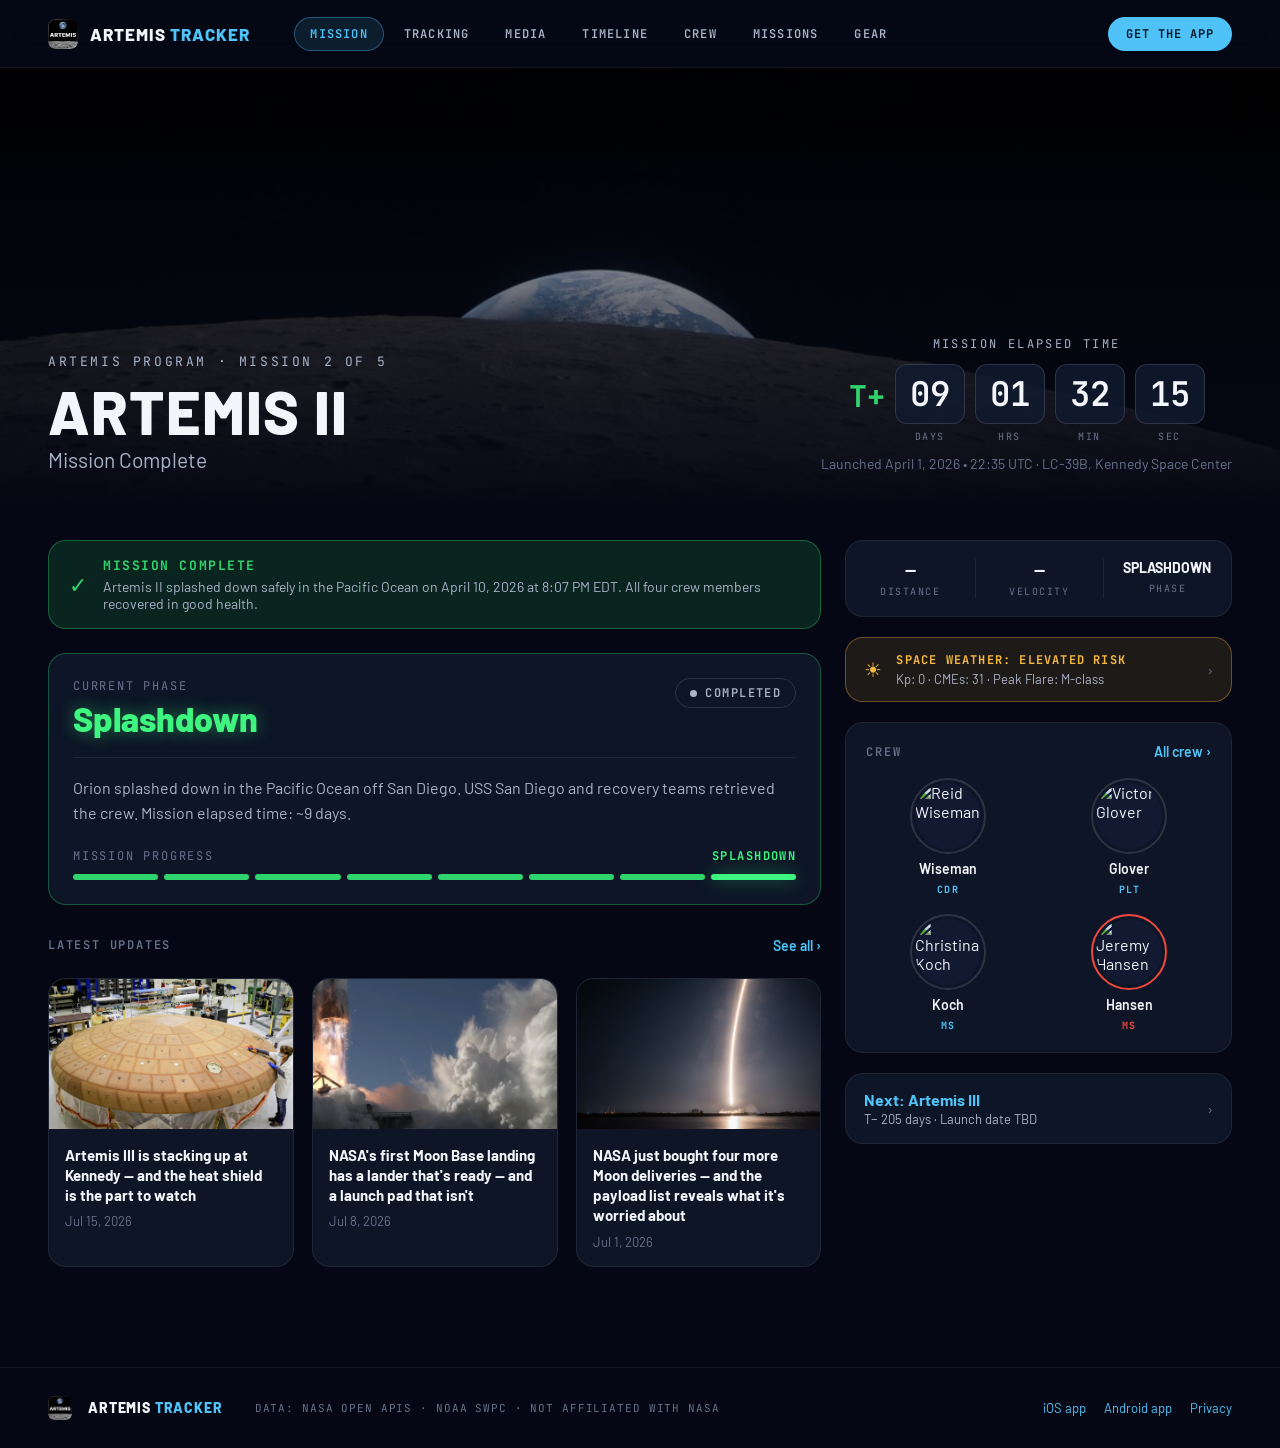
==== index.html @ da1092b4 "Add artemistracker.app website from the Artemis Tracker Web design Implements the 'Artemis Tracker W" ====
<!DOCTYPE html>
<html lang="en">
<head>
<meta charset="utf-8">
<meta name="viewport" content="width=device-width, initial-scale=1">
<title>Artemis Tracker — follow the Artemis program</title>
<meta name="description" content="artemistracker.app — follow the Artemis program. Mission status, tracking, crew, timeline, media and updates for Artemis II and beyond.">
<meta property="og:title" content="Artemis Tracker">
<meta property="og:description" content="Follow the Artemis program — mission status, tracking, crew and updates.">
<meta property="og:image" content="https://grandmasterjc.github.io/artemis2-config/updates/images/a2_earthrise.jpg">
<link rel="icon" type="image/webp" href="web/assets/app-icon.webp">
<link rel="apple-touch-icon" href="web/assets/app-icon.webp">
<link rel="stylesheet" href="web/site.css">
</head>
<body>

<header class="site-header">
  <div class="brand">
    <img src="web/assets/app-icon.webp" alt="Artemis Tracker">
    <span class="brand-name">ARTEMIS<span class="accent"> TRACKER</span></span>
  </div>
  <nav class="site-nav">
    <a data-tab="mission" href="#" class="active">Mission</a>
    <a data-tab="tracking" href="#tracking">Tracking</a>
    <a data-tab="media" href="#media">Media</a>
    <a data-tab="timeline" href="#timeline">Timeline</a>
    <a data-tab="crew" href="#crew">Crew</a>
    <a data-tab="missions" href="#missions">Missions</a>
    <a data-tab="gear" href="#gear">Gear</a>
  </nav>
  <div class="header-right">
    <a class="btn-cta" data-store="ios" href="https://apps.apple.com/app/id6761183798">Get the app</a>
  </div>
</header>

<!-- ══ Mission ══════════════════════════════════════════════════ -->
<main data-screen="mission" class="visible">
  <section class="hero">
    <img class="hero-img" src="updates/images/a2_earthrise.jpg" alt="Earth seen from Orion during Artemis II">
    <div class="hero-protect"></div>
    <div class="hero-content">
      <div>
        <div class="kicker">ARTEMIS PROGRAM · MISSION 2 OF 5</div>
        <h1>ARTEMIS II</h1>
        <div class="hero-sub">Mission Complete</div>
      </div>
      <div class="met">
        <div class="met-label">MISSION ELAPSED TIME</div>
        <div class="met-row">
          <div class="met-sign">T+</div>
          <div class="met-digits">
            <div><div class="digit-box" data-t2="days">09</div><div class="digit-label">DAYS</div></div>
            <div><div class="digit-box" data-t2="hrs">01</div><div class="digit-label">HRS</div></div>
            <div><div class="digit-box" data-t2="min">32</div><div class="digit-label">MIN</div></div>
            <div><div class="digit-box" data-t2="sec">15</div><div class="digit-label">SEC</div></div>
          </div>
        </div>
        <div class="met-caption" id="met-caption">Launched April 1, 2026 • 22:35 UTC · LC-39B, Kennedy Space Center</div>
      </div>
    </div>
  </section>

  <div class="container mission-grid">
    <div class="col">
      <div class="banner-complete">
        <span class="check">✓</span>
        <div>
          <div class="banner-title">MISSION COMPLETE</div>
          <div class="banner-body">Artemis II splashed down safely in the Pacific Ocean on April 10, 2026 at 8:07 PM EDT. All four crew members recovered in good health.</div>
        </div>
      </div>

      <div class="card phase-card">
        <div class="phase-head">
          <div>
            <div class="phase-label">CURRENT PHASE</div>
            <div class="phase-name">Splashdown</div>
          </div>
          <span class="pill"><span class="dot"></span>COMPLETED</span>
        </div>
        <div class="phase-desc">Orion splashed down in the Pacific Ocean off San Diego. USS San Diego and recovery teams retrieved the crew. Mission elapsed time: ~9 days.</div>
        <div class="progress-head">
          <span class="lbl">MISSION PROGRESS</span>
          <span class="val">Splashdown</span>
        </div>
        <div class="segbar">
          <span class="done"></span><span class="done"></span><span class="done"></span><span class="done"></span>
          <span class="done"></span><span class="done"></span><span class="done"></span><span class="current"></span>
        </div>
      </div>

      <div class="section-row">
        <span class="section-label">LATEST UPDATES</span>
        <a class="more" data-tab="media" href="#media">See all ›</a>
      </div>
      <div class="news-grid" id="news-home"></div>
    </div>

    <div class="col-side">
      <div class="card stat-tri">
        <div><div class="stat-val">—</div><div class="stat-lbl">DISTANCE</div></div>
        <div><div class="stat-val">—</div><div class="stat-lbl">VELOCITY</div></div>
        <div><div class="stat-val" style="font-size:14px;text-transform:uppercase;">Splashdown</div><div class="stat-lbl">PHASE</div></div>
      </div>

      <a class="weather-strip" data-tab="tracking" href="#tracking" style="background: var(--amber-dim); border-color: var(--amber-border);">
        <span class="icon" data-sw="accent" style="color: var(--amber);">☀</span>
        <div>
          <div class="weather-title" data-sw="title accent" style="color: var(--amber);"><span data-sw="title">SPACE WEATHER: ELEVATED RISK</span></div>
          <div class="weather-detail" data-sw="detail">Kp: 0 · CMEs: 31 · Peak Flare: M-class</div>
        </div>
        <span class="chev">›</span>
      </a>

      <div class="card crew-mini">
        <div class="crew-mini-head">
          <span class="section-label">CREW</span>
          <a class="more" data-tab="crew" href="#crew" style="margin-left:auto;font-weight:600;font-size:14px;">All crew ›</a>
        </div>
        <div class="crew-mini-grid">
          <div class="crew-chip">
            <div class="avatar-ring"><img loading="lazy" src="https://images-assets.nasa.gov/image/jsc2025e004074/jsc2025e004074~medium.jpg" alt="Reid Wiseman"></div>
            <div class="nm">Wiseman</div><div class="role">CDR</div>
          </div>
          <div class="crew-chip">
            <div class="avatar-ring"><img loading="lazy" src="https://images-assets.nasa.gov/image/NHQ202009150002/NHQ202009150002~medium.jpg" alt="Victor Glover"></div>
            <div class="nm">Glover</div><div class="role">PLT</div>
          </div>
          <div class="crew-chip">
            <div class="avatar-ring"><img loading="lazy" src="https://images-assets.nasa.gov/image/NHQ202009160004/NHQ202009160004~medium.jpg" alt="Christina Koch"></div>
            <div class="nm">Koch</div><div class="role">MS</div>
          </div>
          <div class="crew-chip">
            <div class="avatar-ring intl"><img loading="lazy" src="https://images-assets.nasa.gov/image/jsc2025e004073/jsc2025e004073~medium.jpg" alt="Jeremy Hansen"></div>
            <div class="nm">Hansen</div><div class="role intl">MS</div>
          </div>
        </div>
      </div>

      <a class="card clickable next-card" data-tab="missions" href="#missions">
        <div>
          <div class="next-title">Next: Artemis III</div>
          <div class="next-sub">T− <span data-t3="days">—</span> days · Launch date TBD</div>
        </div>
        <span class="chev">›</span>
      </a>
    </div>
  </div>
</main>

<!-- ══ Tracking ═════════════════════════════════════════════════ -->
<main data-screen="tracking">
  <div class="container page">
    <div class="page-head">
      <h1>Tracking</h1>
      <div class="sub">Orion position, telemetry and space weather</div>
    </div>
    <div class="tracking-grid">
      <div class="col">
        <div class="card trajectory-card">
          <div class="trajectory-canvas-wrap"><canvas id="trajectory-canvas"></canvas></div>
          <div class="stat-quad">
            <div><div class="stat-val mono">—</div><div class="stat-lbl">DISTANCE FROM EARTH</div></div>
            <div><div class="stat-val mono">—</div><div class="stat-lbl">VELOCITY</div></div>
            <div><div class="stat-val mono" data-t2="short">9d 01h</div><div class="stat-lbl">MISSION ELAPSED</div></div>
            <div><div class="stat-val mono" style="font-size:16px;text-transform:uppercase;">Splashdown</div><div class="stat-lbl">PHASE</div></div>
          </div>
        </div>
        <div class="data-note">Live telemetry unavailable — mission complete. Data source: NASA Open APIs.</div>
      </div>
      <div class="col-side">
        <div class="weather-card" style="background: var(--amber-dim); border-color: var(--amber-border);">
          <div class="weather-card-head">
            <span class="icon" data-sw="accent" style="color: var(--amber); font-size:20px;">☀</span>
            <div class="t" data-sw="accent" style="color: var(--amber);"><span data-sw="title">SPACE WEATHER: ELEVATED RISK</span></div>
          </div>
          <div class="weather-tiles">
            <div><div class="v" data-sw="kp">0</div><div class="l">KP INDEX</div></div>
            <div><div class="v">31</div><div class="l">CMES (30D)</div></div>
            <div><div class="v">M</div><div class="l">PEAK FLARE</div></div>
          </div>
          <div class="weather-copy">Solar flares, coronal mass ejections and geomagnetic activity monitored via NOAA SWPC. Elevated flare activity can affect deep-space communications.</div>
        </div>
      </div>
    </div>
  </div>
</main>

<!-- ══ Media ════════════════════════════════════════════════════ -->
<main data-screen="media">
  <div class="container page">
    <div class="page-head">
      <h1>Media</h1>
      <div class="sub">Photos and video from Artemis II</div>
    </div>
    <div class="media-grid">
      <div class="card media-card"><img loading="lazy" src="updates/images/a2_launch.jpg" alt="Earth seen from Orion after departure"><div class="cap">Home, seen from Orion <span class="dt">· Apr 2, 2026</span></div></div>
      <div class="card media-card"><img loading="lazy" src="updates/images/a2_earthrise.jpg" alt="Earth over the lunar horizon"><div class="cap">Earth over the lunar horizon <span class="dt">· Apr 5, 2026</span></div></div>
      <div class="card media-card"><img loading="lazy" src="updates/images/a2_far_side.jpg" alt="Lunar far side seen during flyby"><div class="cap">Far side flyby <span class="dt">· Apr 5, 2026</span></div></div>
      <div class="card media-card"><img loading="lazy" src="updates/images/a2_crew_observing.jpg" alt="The Moon approaching, seen from Orion"><div class="cap">The Moon, approaching <span class="dt">· Apr 4, 2026</span></div></div>
      <div class="card media-card"><img loading="lazy" src="updates/images/a2_lunar_limb.jpg" alt="The lunar limb from Orion"><div class="cap">The lunar limb <span class="dt">· Apr 5, 2026</span></div></div>
      <div class="card media-card"><img loading="lazy" src="updates/images/a2_hertzsprung.jpg" alt="Hertzsprung basin on the lunar far side"><div class="cap">Hertzsprung basin <span class="dt">· Apr 5, 2026</span></div></div>
      <div class="card media-card"><img loading="lazy" src="updates/images/a2_orion_moon.jpg" alt="Orion with the Moon"><div class="cap">Orion at the Moon <span class="dt">· Apr 6, 2026</span></div></div>
      <div class="card media-card"><img loading="lazy" src="updates/images/a2_glover_window.jpg" alt="Victor Glover at Orion's window"><div class="cap">Glover at the window <span class="dt">· Apr 7, 2026</span></div></div>
      <div class="card media-card"><img loading="lazy" src="updates/images/a2_eclipse.jpg" alt="Eclipse seen from Orion"><div class="cap">Earth eclipses the Sun <span class="dt">· Apr 8, 2026</span></div></div>
    </div>
    <div class="section-row"><span class="section-label">LATEST UPDATES</span></div>
    <div class="news-grid" id="news-all"></div>
  </div>
</main>

<!-- ══ Timeline ═════════════════════════════════════════════════ -->
<main data-screen="timeline">
  <div class="timeline-page page">
    <div class="page-head">
      <h1>Timeline</h1>
      <div class="sub">Artemis II mission phases</div>
    </div>
    <div>
      <div class="tl-item">
        <div class="tl-rail"><span class="tl-dot done"></span><span class="tl-line"></span></div>
        <div class="tl-body">
          <div class="tl-head"><span class="tl-name">Launch</span><span class="tl-time">T+0</span><span class="tl-status done">COMPLETE</span></div>
          <div class="tl-desc">SLS Block 1 lifts off from Launch Complex 39B at Kennedy Space Center carrying Orion and its four-person crew.</div>
        </div>
      </div>
      <div class="tl-item">
        <div class="tl-rail"><span class="tl-dot done"></span><span class="tl-line"></span></div>
        <div class="tl-body">
          <div class="tl-head"><span class="tl-name">Ascent</span><span class="tl-time">T+8m</span><span class="tl-status done">COMPLETE</span></div>
          <div class="tl-desc">Solid boosters separate, core stage cutoff, and the ICPS places Orion in a high Earth orbit for systems checkout.</div>
        </div>
      </div>
      <div class="tl-item">
        <div class="tl-rail"><span class="tl-dot done"></span><span class="tl-line"></span></div>
        <div class="tl-body">
          <div class="tl-head"><span class="tl-name">TLI Burn</span><span class="tl-time">T+2h</span><span class="tl-status done">COMPLETE</span></div>
          <div class="tl-desc">The trans-lunar injection burn sends Orion out of Earth orbit onto a free-return trajectory toward the Moon.</div>
        </div>
      </div>
      <div class="tl-item">
        <div class="tl-rail"><span class="tl-dot done"></span><span class="tl-line"></span></div>
        <div class="tl-body">
          <div class="tl-head"><span class="tl-name">Outbound</span><span class="tl-time">T+1d</span><span class="tl-status done">COMPLETE</span></div>
          <div class="tl-desc">Orion coasts outbound for roughly four days. The crew checks life support, navigation, and manual handling.</div>
        </div>
      </div>
      <div class="tl-item">
        <div class="tl-rail"><span class="tl-dot done"></span><span class="tl-line"></span></div>
        <div class="tl-body">
          <div class="tl-head"><span class="tl-name">Lunar Flyby</span><span class="tl-time">T+4d 12h</span><span class="tl-status done">COMPLETE</span></div>
          <div class="tl-desc">Orion sweeps around the far side of the Moon — the farthest humans have traveled from Earth.</div>
        </div>
      </div>
      <div class="tl-item">
        <div class="tl-rail"><span class="tl-dot done"></span><span class="tl-line"></span></div>
        <div class="tl-body">
          <div class="tl-head"><span class="tl-name">Return Transit</span><span class="tl-time">T+6d</span><span class="tl-status done">COMPLETE</span></div>
          <div class="tl-desc">On the free-return trajectory, Orion falls back toward Earth over roughly four days.</div>
        </div>
      </div>
      <div class="tl-item">
        <div class="tl-rail"><span class="tl-dot done"></span><span class="tl-line"></span></div>
        <div class="tl-body">
          <div class="tl-head"><span class="tl-name">Entry</span><span class="tl-time">T+8d 22h</span><span class="tl-status done">COMPLETE</span></div>
          <div class="tl-desc">Orion separates from its service module and enters the atmosphere at ~40,000 km/h behind its heat shield.</div>
        </div>
      </div>
      <div class="tl-item">
        <div class="tl-rail"><span class="tl-dot active"></span></div>
        <div class="tl-body">
          <div class="tl-head"><span class="tl-name active">Splashdown</span><span class="tl-time">T+9d</span><span class="tl-status done">COMPLETE</span></div>
          <div class="tl-desc">Orion splashes down in the Pacific Ocean off San Diego. USS San Diego and recovery teams retrieve the crew. Mission elapsed time: ~9 days.</div>
        </div>
      </div>
    </div>
  </div>
</main>

<!-- ══ Crew ═════════════════════════════════════════════════════ -->
<main data-screen="crew">
  <div class="container page">
    <div class="page-head">
      <h1>Crew</h1>
      <div class="sub">Artemis II — the first crew to the Moon since 1972</div>
    </div>
    <div class="crew-grid">
      <div class="card crew-card">
        <div class="portrait"><img loading="lazy" src="https://images-assets.nasa.gov/image/jsc2025e004074/jsc2025e004074~medium.jpg" alt="Reid Wiseman"></div>
        <div class="nm">Reid Wiseman</div>
        <div class="role">CDR · COMMANDER</div>
        <div class="bio">NASA astronaut, U.S. Navy captain. Second spaceflight.</div>
      </div>
      <div class="card crew-card">
        <div class="portrait"><img loading="lazy" src="https://images-assets.nasa.gov/image/NHQ202009150002/NHQ202009150002~medium.jpg" alt="Victor Glover"></div>
        <div class="nm">Victor Glover</div>
        <div class="role">PLT · PILOT</div>
        <div class="bio">First person of color on a lunar mission. U.S. Navy captain.</div>
      </div>
      <div class="card crew-card">
        <div class="portrait"><img loading="lazy" src="https://images-assets.nasa.gov/image/NHQ202009160004/NHQ202009160004~medium.jpg" alt="Christina Koch"></div>
        <div class="nm">Christina Koch</div>
        <div class="role">MS · MISSION SPECIALIST</div>
        <div class="bio">First woman on a lunar mission. Record holder for longest single spaceflight by a woman.</div>
      </div>
      <div class="card crew-card">
        <div class="portrait intl"><img loading="lazy" src="https://images-assets.nasa.gov/image/jsc2025e004073/jsc2025e004073~medium.jpg" alt="Jeremy Hansen"></div>
        <div class="nm">Jeremy Hansen</div>
        <div class="role intl">MS · MISSION SPECIALIST</div>
        <div class="bio">CSA astronaut — first Canadian beyond Earth orbit.</div>
      </div>
    </div>
  </div>
</main>

<!-- ══ Missions ═════════════════════════════════════════════════ -->
<main data-screen="missions">
  <div class="missions-page page">
    <div class="program-head">
      <img src="web/assets/app-icon.webp" alt="">
      <div style="flex:1;">
        <div class="program-title">ARTEMIS PROGRAM</div>
        <div class="program-sub">Humanity's return to the Moon</div>
      </div>
      <span class="count-pill">5 MISSIONS</span>
    </div>

    <div class="rule-row next"><span class="mark">→</span><span class="txt">NEXT</span><span class="line"></span></div>
    <div class="card mission-feature">
      <div class="visual">
        <img loading="lazy" src="updates/images/orion_hls_docking.jpg" alt="Artemis III — Orion and lander rendezvous">
        <div class="protect"></div>
        <span class="badge-tr amber">◷ 2027</span>
        <div class="titles">
          <div class="t">ARTEMIS III</div>
          <div class="s">Lander Rendezvous &amp; Spacesuit Validation</div>
        </div>
      </div>
      <div class="meta">
        <div class="mission-meta-row">
          <span class="pill"><span class="dot"></span>LAUNCH DATE TBD</span>
          <span class="mission-countdown">Working date: 30 Jun 2027 · T− <span data-t3="full">—</span></span>
        </div>
        <div class="mission-stats">
          <div><span class="l">DURATION</span><span class="v">TBD</span></div>
          <div><span class="l">CREW</span><span class="v">4 Astronauts</span></div>
          <div><span class="l">VEHICLE</span><span class="v">SLS Block 1</span></div>
        </div>
      </div>
    </div>

    <div class="rule-row completed"><span class="mark">✓</span><span class="txt">JUST COMPLETED</span><span class="line"></span></div>
    <a class="card clickable mission-feature" data-tab="mission" href="#" style="display:block;">
      <div class="visual" style="height:180px;">
        <img loading="lazy" src="updates/images/a2_launch.jpg" alt="Artemis II launch">
        <div class="protect"></div>
        <span class="badge-tr green"><span class="dot"></span>COMPLETED</span>
        <div class="titles">
          <div class="t" style="font-size:26px;">ARTEMIS II</div>
          <div class="s" style="font-size:14px;">Crewed Lunar Flyby · 10 days · April 2026</div>
        </div>
      </div>
    </a>

    <div class="col" style="gap:12px; margin-top:8px;">
      <div class="card mission-row">
        <div style="flex:1;">
          <div class="t">ARTEMIS I</div>
          <div class="s">Uncrewed Test Flight · 25 days · Nov–Dec 2022</div>
        </div>
        <span class="status-pill green"><span class="dot"></span>COMPLETED</span>
      </div>
      <div class="card mission-row">
        <div style="flex:1;">
          <div class="t">ARTEMIS IV</div>
          <div class="s">Gateway Assembly &amp; Lunar Landing · NET 2028</div>
        </div>
        <span class="status-pill">PLANNED</span>
      </div>
      <div class="card mission-row">
        <div style="flex:1;">
          <div class="t">ARTEMIS V</div>
          <div class="s">Gateway Logistics &amp; Surface Operations · NET 2030</div>
        </div>
        <span class="status-pill">PLANNED</span>
      </div>
    </div>
  </div>
</main>

<!-- ══ Gear ═════════════════════════════════════════════════════ -->
<main data-screen="gear">
  <div class="container page">
    <div class="gear-banner">
      <div style="flex:1;">
        <div class="t">MISSION GEAR</div>
        <div class="s">Posters, tees, hoodies, prints</div>
      </div>
      <a class="btn-cta" id="gear-banner-cta" href="https://artemisiitracker.creator-spring.com" target="_blank" rel="noopener">Shop all</a>
    </div>
    <div class="gear-grid" id="gear-grid"></div>
  </div>
</main>

<footer class="site-footer">
  <div class="container inner">
    <img src="web/assets/app-icon.webp" alt="">
    <span class="nm">ARTEMIS<span class="accent"> TRACKER</span></span>
    <span class="legal">DATA: NASA OPEN APIS · NOAA SWPC · NOT AFFILIATED WITH NASA</span>
    <div class="links">
      <a data-store="ios" href="https://apps.apple.com/app/id6761183798">iOS app</a>
      <a data-store="android" href="https://play.google.com/store/apps/details?id=no.bitfactory.artemisii">Android app</a>
      <a href="privacy-policy.html">Privacy</a>
    </div>
  </div>
</footer>

<script src="web/site.js"></script>
</body>
</html>
---- web/site.css ----
/* artemistracker.app — site styles
   Implements the "Artemis Tracker Web" Claude Design (design tokens verbatim). */

@import url('https://fonts.googleapis.com/css2?family=Barlow:wght@400;500;600;700;800&family=Barlow+Condensed:wght@600;700&family=JetBrains+Mono:wght@400;500;600;700&display=swap');

:root {
  /* Base backgrounds */
  --bg-0: #050814;
  --bg-1: #0A0F1E;
  --surface-1: #0D1526;
  --surface-2: #111A30;
  --surface-3: #16203A;

  /* Foreground */
  --fg-1: #F2F5FA;
  --fg-2: #A8B3C7;
  --fg-3: #67718A;

  /* Borders */
  --border-1: rgba(255,255,255,0.07);
  --border-2: rgba(255,255,255,0.13);

  /* Accents */
  --green: #30D46C;
  --green-bright: #3DF57F;
  --green-dim: rgba(48,212,108,0.14);
  --green-border: rgba(48,212,108,0.35);
  --cyan: #4FC3F7;
  --cyan-dim: rgba(79,195,247,0.12);
  --cyan-border: rgba(79,195,247,0.35);
  --amber: #F5B940;
  --amber-dim: rgba(245,185,64,0.10);
  --amber-border: rgba(245,185,64,0.35);
  --red: #F0483E;
  --red-dim: rgba(240,72,62,0.12);
  --red-border: rgba(240,72,62,0.4);

  /* Type */
  --font-sans: 'Barlow', -apple-system, 'Helvetica Neue', sans-serif;
  --font-mono: 'JetBrains Mono', 'SF Mono', monospace;

  /* Effects */
  --r-card: 18px;
  --r-tile: 12px;
  --glow-green: 0 0 18px rgba(61,245,127,0.45);
  --glow-red: 0 0 14px rgba(240,72,62,0.4);
  --protect-bottom: linear-gradient(180deg, rgba(5,8,20,0) 0%, rgba(5,8,20,0.65) 60%, #050814 100%);
  --ease-out: cubic-bezier(0.22, 1, 0.36, 1);
}

* { box-sizing: border-box; }
html, body { margin: 0; padding: 0; background: var(--bg-0); }
body {
  min-height: 100vh;
  font-family: var(--font-sans);
  color: var(--fg-1);
  font-size: 16px;
  -webkit-font-smoothing: antialiased;
}
a { color: var(--cyan); text-decoration: none; }
a:hover { color: #8AD9FF; }
::selection { background: rgba(79,195,247,0.3); }
img { max-width: 100%; }

@keyframes pulse { 0%,100% { opacity: 1; } 50% { opacity: 0.35; } }

.container { width: min(1200px, calc(100% - 48px)); margin: 0 auto; }
@media (min-width: 720px) { .container { width: min(1200px, calc(100% - 96px)); } }

/* ── Header ─────────────────────────────────────────────────────── */
.site-header {
  display: flex; align-items: center; gap: 16px;
  padding: 0 20px; height: 68px;
  background: rgba(5,8,20,0.85); backdrop-filter: blur(14px);
  border-bottom: 1px solid var(--border-1);
  position: sticky; top: 0; z-index: 20;
}
@media (min-width: 900px) { .site-header { padding: 0 48px; gap: 28px; } }
@media (max-width: 899px) {
  .site-header { flex-wrap: wrap; height: auto; padding: 10px 16px; row-gap: 8px; }
  .site-nav { order: 3; width: 100%; margin-left: 0; }
}
.brand { display: flex; align-items: center; gap: 12px; white-space: nowrap; }
.brand img { width: 30px; height: 30px; border-radius: 7px; }
.brand-name { font-weight: 800; font-size: 17px; letter-spacing: 0.06em; color: var(--fg-1); }
.brand-name .accent { color: var(--cyan); }

.site-nav { display: flex; gap: 4px; margin-left: 4px; overflow-x: auto; scrollbar-width: none; }
.site-nav::-webkit-scrollbar { display: none; }
@media (min-width: 900px) { .site-nav { margin-left: 16px; } }
.site-nav a {
  font-family: var(--font-mono); font-size: 12px; font-weight: 600;
  letter-spacing: 0.1em; text-transform: uppercase;
  color: var(--fg-2); border: 1px solid transparent;
  border-radius: 999px; padding: 8px 15px; cursor: pointer; white-space: nowrap;
  transition: color 150ms var(--ease-out), background 150ms var(--ease-out);
}
.site-nav a:hover { color: var(--fg-1); }
.site-nav a.active { color: var(--cyan); background: var(--cyan-dim); border-color: var(--cyan-border); }

.header-right { margin-left: auto; display: flex; align-items: center; gap: 14px; }
.btn-cta {
  font-family: var(--font-mono); font-weight: 600; font-size: 12px;
  letter-spacing: 0.08em; text-transform: uppercase;
  background: var(--cyan); color: #04101C !important;
  border-radius: 999px; padding: 9px 18px; cursor: pointer; white-space: nowrap; flex-shrink: 0;
  transition: background 150ms var(--ease-out);
}
.btn-cta:hover { background: #8AD9FF; color: #04101C; }

.live-badge {
  display: inline-flex; align-items: center; gap: 8px;
  font-family: var(--font-mono); font-weight: 700; font-size: 12px; letter-spacing: 0.12em;
  color: var(--red); border: 1px solid var(--red-border); background: var(--red-dim);
  border-radius: 999px; padding: 6px 14px; box-shadow: var(--glow-red);
}
.live-dot { width: 7px; height: 7px; border-radius: 50%; background: var(--red); animation: pulse 1.6s infinite; }

/* ── Screens (tabs) ─────────────────────────────────────────────── */
main[data-screen] { display: none; }
main[data-screen].visible { display: block; }

/* ── Mission hero ───────────────────────────────────────────────── */
.hero { position: relative; height: 440px; }
.hero-img { position: absolute; inset: 0; width: 100%; height: 100%; object-fit: cover; }
.hero-protect { position: absolute; inset: 0; background: var(--protect-bottom); pointer-events: none; }
.hero-content {
  position: absolute; left: 50%; transform: translateX(-50%); bottom: 36px;
  width: min(1200px, calc(100% - 48px));
  display: flex; flex-wrap: wrap; align-items: flex-end; justify-content: space-between;
  gap: 24px; pointer-events: none;
}
@media (min-width: 720px) { .hero-content { width: min(1200px, calc(100% - 96px)); gap: 40px; } }
.kicker { font-family: var(--font-mono); font-size: 13px; letter-spacing: 0.2em; color: var(--fg-2); }
.hero h1 { font-weight: 800; font-size: 44px; letter-spacing: 0.02em; line-height: 1.05; margin: 10px 0 4px; }
@media (min-width: 720px) { .hero h1 { font-size: 60px; } }
.hero-sub { font-size: 21px; color: var(--fg-2); }

.met { display: flex; flex-direction: column; align-items: center; gap: 12px; }
.met-label { font-family: var(--font-mono); font-size: 12px; letter-spacing: 0.2em; color: var(--fg-2); }
.met-row { display: flex; align-items: flex-start; gap: 10px; }
.met-sign { font-family: var(--font-mono); font-weight: 700; font-size: 30px; color: var(--green); padding-top: 12px; }
.met-digits { display: flex; gap: 10px; }
.digit-box {
  background: rgba(17,26,48,0.85); border: 1px solid var(--border-2); border-radius: 12px;
  padding: 12px 14px; font-family: var(--font-mono); font-weight: 600; font-size: 34px;
  font-variant-numeric: tabular-nums; line-height: 1; min-width: 52px; text-align: center;
}
.digit-label { font-family: var(--font-mono); font-size: 10px; letter-spacing: 0.15em; color: var(--fg-3); text-align: center; margin-top: 6px; }
.met-caption { font-size: 14px; color: var(--fg-3); }

/* ── Layout grids ───────────────────────────────────────────────── */
.mission-grid { padding: 32px 0 80px; display: grid; grid-template-columns: 1fr; gap: 24px; align-items: start; }
@media (min-width: 900px) { .mission-grid { grid-template-columns: 2fr 1fr; } }
.col { display: flex; flex-direction: column; gap: 24px; }
.col-side { display: flex; flex-direction: column; gap: 20px; }

/* ── Cards ──────────────────────────────────────────────────────── */
.card { background: var(--surface-1); border: 1px solid var(--border-1); border-radius: var(--r-card); }
.card.clickable { cursor: pointer; transition: border-color 150ms var(--ease-out), background 150ms var(--ease-out); }
.card.clickable:hover { border-color: rgba(255,255,255,0.13); }

.banner-complete {
  display: flex; align-items: center; gap: 16px;
  background: var(--green-dim); border: 1px solid var(--green-border);
  border-radius: var(--r-card); padding: 16px 20px;
}
.banner-complete .check { color: var(--green); font-size: 22px; }
.banner-title { font-family: var(--font-mono); font-weight: 700; font-size: 13px; letter-spacing: 0.12em; color: var(--green); }
.banner-body { font-size: 14px; color: var(--fg-2); margin-top: 4px; }

.phase-card { padding: 24px; border-color: var(--green-border); }
.phase-head { display: flex; justify-content: space-between; align-items: flex-start; gap: 16px; }
.phase-label { font-family: var(--font-mono); font-size: 12px; letter-spacing: 0.15em; color: var(--fg-3); }
.phase-name { font-weight: 800; font-size: 34px; color: var(--green-bright); text-shadow: var(--glow-green); margin-top: 4px; }
.pill {
  display: inline-flex; align-items: center; gap: 8px;
  font-family: var(--font-mono); font-weight: 600; font-size: 12px; letter-spacing: 0.12em;
  color: var(--fg-2); border: 1px solid var(--border-2); border-radius: 999px; padding: 6px 14px;
  white-space: nowrap;
}
.pill .dot { width: 7px; height: 7px; border-radius: 50%; background: currentColor; }
.phase-desc { border-top: 1px solid var(--border-1); margin-top: 18px; padding-top: 18px; font-size: 16px; line-height: 1.55; color: var(--fg-2); text-wrap: pretty; }
.progress-head { display: flex; justify-content: space-between; margin: 22px 0 10px; }
.progress-head .lbl { font-family: var(--font-mono); font-size: 12px; letter-spacing: 0.15em; color: var(--fg-3); }
.progress-head .val { font-family: var(--font-mono); font-weight: 700; font-size: 12px; letter-spacing: 0.12em; color: var(--green-bright); text-transform: uppercase; }
.segbar { display: flex; gap: 6px; }
.segbar span { flex: 1; height: 6px; border-radius: 3px; background: var(--surface-3); }
.segbar span.done { background: var(--green); }
.segbar span.current { background: var(--green-bright); box-shadow: var(--glow-green); }

/* ── Section rows / news ────────────────────────────────────────── */
.section-row { display: flex; align-items: center; gap: 10px; margin-top: 8px; }
.section-label { font-family: var(--font-mono); font-size: 12px; font-weight: 600; letter-spacing: 0.15em; color: var(--fg-3); }
.section-row .more { margin-left: auto; font-weight: 600; font-size: 14px; cursor: pointer; }

.news-grid { display: grid; grid-template-columns: 1fr; gap: 18px; }
@media (min-width: 640px) { .news-grid { grid-template-columns: 1fr 1fr 1fr; } }
.news-card { overflow: hidden; display: flex; flex-direction: column; }
.news-card .thumb { height: 150px; width: 100%; object-fit: cover; display: block; background: var(--surface-2); }
.news-card .body { padding: 16px; display: flex; flex-direction: column; gap: 8px; }
.news-card .title { font-weight: 700; font-size: 15px; line-height: 1.35; color: var(--fg-1); }
.news-card .date { font-size: 13px; color: var(--fg-3); }

/* ── Side stats ─────────────────────────────────────────────────── */
.stat-tri { display: grid; grid-template-columns: 1fr 1fr 1fr; padding: 18px 0; }
.stat-tri > div { display: flex; flex-direction: column; align-items: center; gap: 6px; }
.stat-tri > div + div { border-left: 1px solid var(--border-1); }
.stat-val { font-weight: 700; font-size: 17px; }
.stat-val.mono { font-family: var(--font-mono); font-weight: 600; font-size: 20px; }
.stat-lbl { font-family: var(--font-mono); font-size: 10px; letter-spacing: 0.15em; color: var(--fg-3); text-align: center; }

.weather-strip { display: flex; align-items: center; gap: 14px; border-radius: var(--r-card); border: 1px solid; padding: 14px 18px; cursor: pointer; }
.weather-strip .icon { font-size: 20px; }
.weather-title { font-family: var(--font-mono); font-weight: 700; font-size: 12px; letter-spacing: 0.1em; }
.weather-detail { font-size: 13px; color: var(--fg-2); margin-top: 3px; }
.chev { margin-left: auto; color: var(--fg-3); }

.crew-mini { padding: 20px; }
.crew-mini-head { display: flex; align-items: center; }
.crew-mini-grid { display: grid; grid-template-columns: 1fr 1fr; gap: 18px; margin-top: 18px; justify-items: center; }
.crew-chip { display: flex; flex-direction: column; align-items: center; gap: 6px; }
.avatar-ring { width: 76px; height: 76px; border-radius: 50%; border: 2px solid var(--border-2); padding: 3px; }
.avatar-ring.intl { border-color: var(--red); }
.avatar-ring img { width: 100%; height: 100%; border-radius: 50%; object-fit: cover; display: block; background: var(--surface-2); }
.crew-chip .nm { font-weight: 600; font-size: 14px; }
.crew-chip .role { font-family: var(--font-mono); font-weight: 700; font-size: 10px; letter-spacing: 0.12em; color: var(--cyan); }
.crew-chip .role.intl { color: var(--red); }

.next-card { display: flex; align-items: center; gap: 14px; padding: 16px 18px; }
.next-card:hover { background: var(--surface-3); }
.next-title { font-weight: 700; font-size: 16px; }
.next-sub { font-size: 13px; color: var(--fg-2); margin-top: 2px; }

/* ── Page scaffolding ───────────────────────────────────────────── */
.page { padding: 36px 0 80px; display: flex; flex-direction: column; gap: 24px; }
.page-head h1 { font-weight: 800; font-size: 34px; margin: 0; }
.page-head .sub { font-size: 16px; color: var(--fg-2); margin-top: 4px; }

/* ── Tracking ───────────────────────────────────────────────────── */
.tracking-grid { display: grid; grid-template-columns: 1fr; gap: 24px; align-items: start; }
@media (min-width: 900px) { .tracking-grid { grid-template-columns: 2fr 1fr; } }
.trajectory-card { overflow: hidden; }
.trajectory-canvas-wrap { height: 300px; position: relative; }
@media (min-width: 720px) { .trajectory-canvas-wrap { height: 380px; } }
#trajectory-canvas { width: 100%; height: 100%; display: block; }
.stat-quad { display: grid; grid-template-columns: 1fr 1fr; border-top: 1px solid var(--border-1); }
@media (min-width: 720px) { .stat-quad { grid-template-columns: 1fr 1fr 1fr 1fr; } }
.stat-quad > div { display: flex; flex-direction: column; align-items: center; gap: 6px; padding: 18px 6px; }
.stat-quad > div + div { border-left: 1px solid var(--border-1); }
@media (max-width: 719px) { .stat-quad > div:nth-child(3) { border-left: none; border-top: 1px solid var(--border-1); } .stat-quad > div:nth-child(4) { border-top: 1px solid var(--border-1); } }
.data-note { font-size: 13px; color: var(--fg-3); font-family: var(--font-mono); letter-spacing: 0.05em; }

.weather-card { border-radius: var(--r-card); border: 1px solid; padding: 20px; }
.weather-card-head { display: flex; align-items: center; gap: 10px; }
.weather-card-head .t { font-family: var(--font-mono); font-weight: 700; font-size: 13px; letter-spacing: 0.1em; }
.weather-tiles { display: grid; grid-template-columns: 1fr 1fr 1fr; gap: 10px; margin-top: 16px; }
.weather-tiles > div { background: rgba(5,8,20,0.5); border: 1px solid var(--border-1); border-radius: var(--r-tile); padding: 12px; text-align: center; }
.weather-tiles .v { font-family: var(--font-mono); font-weight: 600; font-size: 22px; }
.weather-tiles .l { font-family: var(--font-mono); font-size: 10px; letter-spacing: 0.12em; color: var(--fg-3); margin-top: 4px; }
.weather-copy { font-size: 14px; line-height: 1.5; color: var(--fg-2); margin-top: 16px; text-wrap: pretty; }

/* ── Media ──────────────────────────────────────────────────────── */
.media-grid { display: grid; grid-template-columns: 1fr; gap: 18px; }
@media (min-width: 640px) { .media-grid { grid-template-columns: repeat(2, 1fr); } }
@media (min-width: 960px) { .media-grid { grid-template-columns: repeat(3, 1fr); } }
.media-card { overflow: hidden; }
.media-card img { height: 220px; width: 100%; object-fit: cover; display: block; background: var(--surface-2); }
.media-card .cap { padding: 14px 16px; font-weight: 600; font-size: 14px; }
.media-card .cap .dt { color: var(--fg-3); font-weight: 400; }

/* ── Timeline ───────────────────────────────────────────────────── */
.timeline-page { width: min(860px, calc(100% - 48px)); margin: 0 auto; }
@media (min-width: 720px) { .timeline-page { width: min(860px, calc(100% - 96px)); } }
.tl-item { display: grid; grid-template-columns: 28px 1fr; gap: 18px; }
.tl-rail { display: flex; flex-direction: column; align-items: center; }
.tl-dot { width: 14px; height: 14px; border-radius: 50%; background: var(--surface-3); border: 2px solid var(--border-2); margin-top: 4px; flex-shrink: 0; }
.tl-dot.done { background: var(--green); border-color: var(--green); }
.tl-dot.active { background: var(--green-bright); border-color: var(--green); box-shadow: var(--glow-green); }
.tl-line { flex: 1; width: 2px; background: var(--border-1); }
.tl-body { padding-bottom: 28px; }
.tl-head { display: flex; align-items: baseline; gap: 14px; flex-wrap: wrap; }
.tl-name { font-weight: 700; font-size: 19px; }
.tl-name.active { color: var(--green-bright); }
.tl-time { font-family: var(--font-mono); font-size: 12px; letter-spacing: 0.1em; color: var(--fg-3); }
.tl-status { margin-left: auto; font-family: var(--font-mono); font-size: 11px; font-weight: 600; letter-spacing: 0.12em; color: var(--fg-3); }
.tl-status.done { color: var(--green); }
.tl-desc { font-size: 15px; line-height: 1.5; color: var(--fg-2); margin-top: 6px; text-wrap: pretty; }

/* ── Crew page ──────────────────────────────────────────────────── */
.crew-grid { display: grid; grid-template-columns: 1fr; gap: 20px; }
@media (min-width: 640px) { .crew-grid { grid-template-columns: repeat(2, 1fr); } }
@media (min-width: 1000px) { .crew-grid { grid-template-columns: repeat(4, 1fr); } }
.crew-card { padding: 24px; display: flex; flex-direction: column; align-items: center; gap: 10px; text-align: center; }
.crew-card .portrait { width: 130px; height: 130px; border-radius: 50%; border: 2px solid var(--border-2); padding: 4px; }
.crew-card .portrait.intl { border-color: var(--red); }
.crew-card .portrait img { width: 100%; height: 100%; border-radius: 50%; object-fit: cover; display: block; background: var(--surface-2); }
.crew-card .nm { font-weight: 700; font-size: 19px; margin-top: 6px; }
.crew-card .role { font-family: var(--font-mono); font-weight: 700; font-size: 12px; letter-spacing: 0.15em; color: var(--cyan); }
.crew-card .role.intl { color: var(--red); }
.crew-card .bio { font-size: 14px; line-height: 1.5; color: var(--fg-2); text-wrap: pretty; }

/* ── Missions page ──────────────────────────────────────────────── */
.missions-page { width: min(1000px, calc(100% - 48px)); margin: 0 auto; }
@media (min-width: 720px) { .missions-page { width: min(1000px, calc(100% - 96px)); } }
.program-head { display: flex; align-items: center; gap: 16px; padding-bottom: 18px; border-bottom: 1px solid var(--border-1); flex-wrap: wrap; }
.program-head img { width: 44px; height: 44px; border-radius: 10px; }
.program-title { font-family: var(--font-mono); font-weight: 700; font-size: 16px; letter-spacing: 0.2em; }
.program-sub { font-size: 15px; color: var(--fg-2); }
.count-pill {
  font-family: var(--font-mono); font-weight: 600; font-size: 12px; letter-spacing: 0.1em;
  color: var(--cyan); border: 1px solid var(--cyan-border); background: var(--cyan-dim);
  border-radius: 999px; padding: 7px 16px; margin-left: auto;
}
.rule-row { display: flex; align-items: center; gap: 10px; }
.rule-row .mark { flex-shrink: 0; }
.rule-row .txt { font-family: var(--font-mono); font-weight: 700; font-size: 13px; letter-spacing: 0.2em; }
.rule-row .line { flex: 1; height: 1px; }
.rule-row.next .mark, .rule-row.next .txt { color: var(--amber); }
.rule-row.next .line { background: var(--amber-border); }
.rule-row.completed .mark, .rule-row.completed .txt { color: var(--green); }
.rule-row.completed .line { background: var(--green-border); }

.mission-feature { overflow: hidden; }
.mission-feature .visual { position: relative; height: 260px; }
.mission-feature .visual img { position: absolute; inset: 0; width: 100%; height: 100%; object-fit: cover; }
.mission-feature .visual .protect { position: absolute; inset: 0; background: var(--protect-bottom); pointer-events: none; }
.badge-tr {
  position: absolute; top: 16px; right: 16px;
  font-family: var(--font-mono); font-weight: 600; font-size: 12px; letter-spacing: 0.1em;
  border: 1px solid; background: rgba(5,8,20,0.6); border-radius: 999px; padding: 6px 14px;
  display: inline-flex; align-items: center; gap: 8px; pointer-events: none;
}
.badge-tr .dot { width: 7px; height: 7px; border-radius: 50%; background: currentColor; }
.badge-tr.amber { color: var(--amber); border-color: var(--amber-border); }
.badge-tr.green { color: var(--green); border-color: var(--green-border); }
.mission-feature .visual .titles { position: absolute; left: 22px; bottom: 16px; pointer-events: none; }
.mission-feature .visual .titles .t { font-weight: 800; font-size: 30px; }
.mission-feature .visual .titles .s { font-size: 15px; color: var(--fg-2); }
.mission-feature .meta { padding: 18px 22px 22px; display: flex; flex-direction: column; gap: 16px; }
.mission-meta-row { display: flex; align-items: center; gap: 16px; flex-wrap: wrap; }
.mission-countdown { font-family: var(--font-mono); font-size: 13px; color: var(--fg-3); }
.mission-stats { display: grid; grid-template-columns: 1fr 1fr 1fr; border-top: 1px solid var(--border-1); padding-top: 16px; }
.mission-stats > div { display: flex; flex-direction: column; align-items: center; gap: 4px; }
.mission-stats > div + div { border-left: 1px solid var(--border-1); }
.mission-stats .l { font-family: var(--font-mono); font-size: 10px; letter-spacing: 0.12em; color: var(--fg-3); }
.mission-stats .v { font-weight: 700; font-size: 16px; }

.mission-row { display: flex; align-items: center; gap: 16px; padding: 16px 20px; }
.mission-row .t { font-weight: 700; font-size: 17px; }
.mission-row .s { font-size: 14px; color: var(--fg-2); }
.status-pill {
  font-family: var(--font-mono); font-weight: 600; font-size: 11px; letter-spacing: 0.1em;
  border: 1px solid var(--border-2); border-radius: 999px; padding: 5px 12px;
  color: var(--fg-2); white-space: nowrap;
  display: inline-flex; align-items: center; gap: 8px;
}
.status-pill.green { color: var(--green); border-color: var(--green-border); }
.status-pill .dot { width: 6px; height: 6px; border-radius: 50%; background: currentColor; }

/* ── Gear ───────────────────────────────────────────────────────── */
.gear-banner { display: flex; align-items: center; gap: 16px; background: var(--surface-2); border: 1px solid var(--border-1); border-radius: var(--r-card); padding: 18px 24px; flex-wrap: wrap; }
.gear-banner .t { font-family: var(--font-mono); font-weight: 700; font-size: 15px; letter-spacing: 0.1em; color: var(--cyan); }
.gear-banner .s { font-size: 15px; color: var(--fg-2); margin-top: 2px; }
.gear-banner .btn-cta { margin-left: auto; padding: 10px 22px; }
.gear-grid { display: grid; grid-template-columns: 1fr; gap: 20px; }
@media (min-width: 640px) { .gear-grid { grid-template-columns: repeat(2, 1fr); } }
@media (min-width: 960px) { .gear-grid { grid-template-columns: repeat(3, 1fr); } }
.gear-card { overflow: hidden; position: relative; display: flex; flex-direction: column; color: var(--fg-1); }
.gear-card .badge { position: absolute; top: 12px; left: 12px; z-index: 1; background: var(--red); color: #fff; font-family: var(--font-mono); font-weight: 700; font-size: 11px; letter-spacing: 0.08em; padding: 4px 10px; border-radius: 999px; }
.gear-card .shot { height: 280px; background: #F2F4F8; display: flex; align-items: center; justify-content: center; }
.gear-card .shot img { width: 100%; height: 100%; object-fit: contain; display: block; }
.gear-card .shot.empty { background: var(--surface-2); color: var(--fg-3); font-family: var(--font-mono); font-size: 12px; letter-spacing: 0.1em; }
.gear-card .body { padding: 18px; display: flex; flex-direction: column; gap: 4px; }
.gear-card .t { font-weight: 700; font-size: 17px; }
.gear-card .s { font-size: 14px; color: var(--fg-3); }

/* ── Article (/u/{id}) ──────────────────────────────────────────── */
.article-page { width: min(760px, calc(100% - 48px)); margin: 0 auto; padding: 36px 0 80px; }
.article-page .kicker { margin-bottom: 10px; }
.article-page h1.title { font-weight: 800; font-size: 36px; line-height: 1.15; margin: 0 0 10px; }
.article-page .standfirst { font-size: 19px; line-height: 1.45; color: var(--fg-2); margin-bottom: 8px; }
.article-page .meta { font-family: var(--font-mono); font-size: 12px; letter-spacing: 0.08em; color: var(--fg-3); margin-bottom: 24px; }
.article-page img.hero { width: 100%; border-radius: var(--r-card); border: 1px solid var(--border-1); margin-bottom: 28px; }
.article-body { font-size: 17px; line-height: 1.65; color: var(--fg-1); }
.article-body p { margin: 0 0 18px; }
.article-body h2 { font-weight: 800; font-size: 24px; margin: 34px 0 12px; }
.article-body ul { margin: 0 0 18px; padding-left: 22px; }
.article-body li { margin-bottom: 8px; }
.article-body img { border-radius: var(--r-tile); border: 1px solid var(--border-1); margin: 8px 0 18px; }
.article-body hr { border: none; border-top: 1px solid var(--border-1); margin: 26px 0; }
.article-body blockquote { margin: 0 0 18px; padding: 12px 18px; border-left: 3px solid var(--cyan-border); background: var(--surface-1); border-radius: 0 var(--r-tile) var(--r-tile) 0; color: var(--fg-2); }
.notfound { text-align: center; padding: 100px 20px; }
.notfound .code { font-family: var(--font-mono); font-size: 13px; letter-spacing: 0.2em; color: var(--fg-3); }
.notfound h1 { font-weight: 800; font-size: 40px; margin: 12px 0; }

/* ── Footer ─────────────────────────────────────────────────────── */
.site-footer { border-top: 1px solid var(--border-1); margin-top: 20px; }
.site-footer .inner { padding: 28px 0; display: flex; align-items: center; gap: 16px; flex-wrap: wrap; }
.site-footer img { width: 24px; height: 24px; border-radius: 6px; }
.site-footer .nm { font-weight: 800; font-size: 14px; letter-spacing: 0.06em; color: var(--fg-1); }
.site-footer .nm .accent { color: var(--cyan); }
.site-footer .legal { font-family: var(--font-mono); font-size: 11px; letter-spacing: 0.08em; color: var(--fg-3); margin-left: 16px; }
.site-footer .links { margin-left: auto; display: flex; gap: 18px; }
.site-footer .links a { font-size: 13px; }
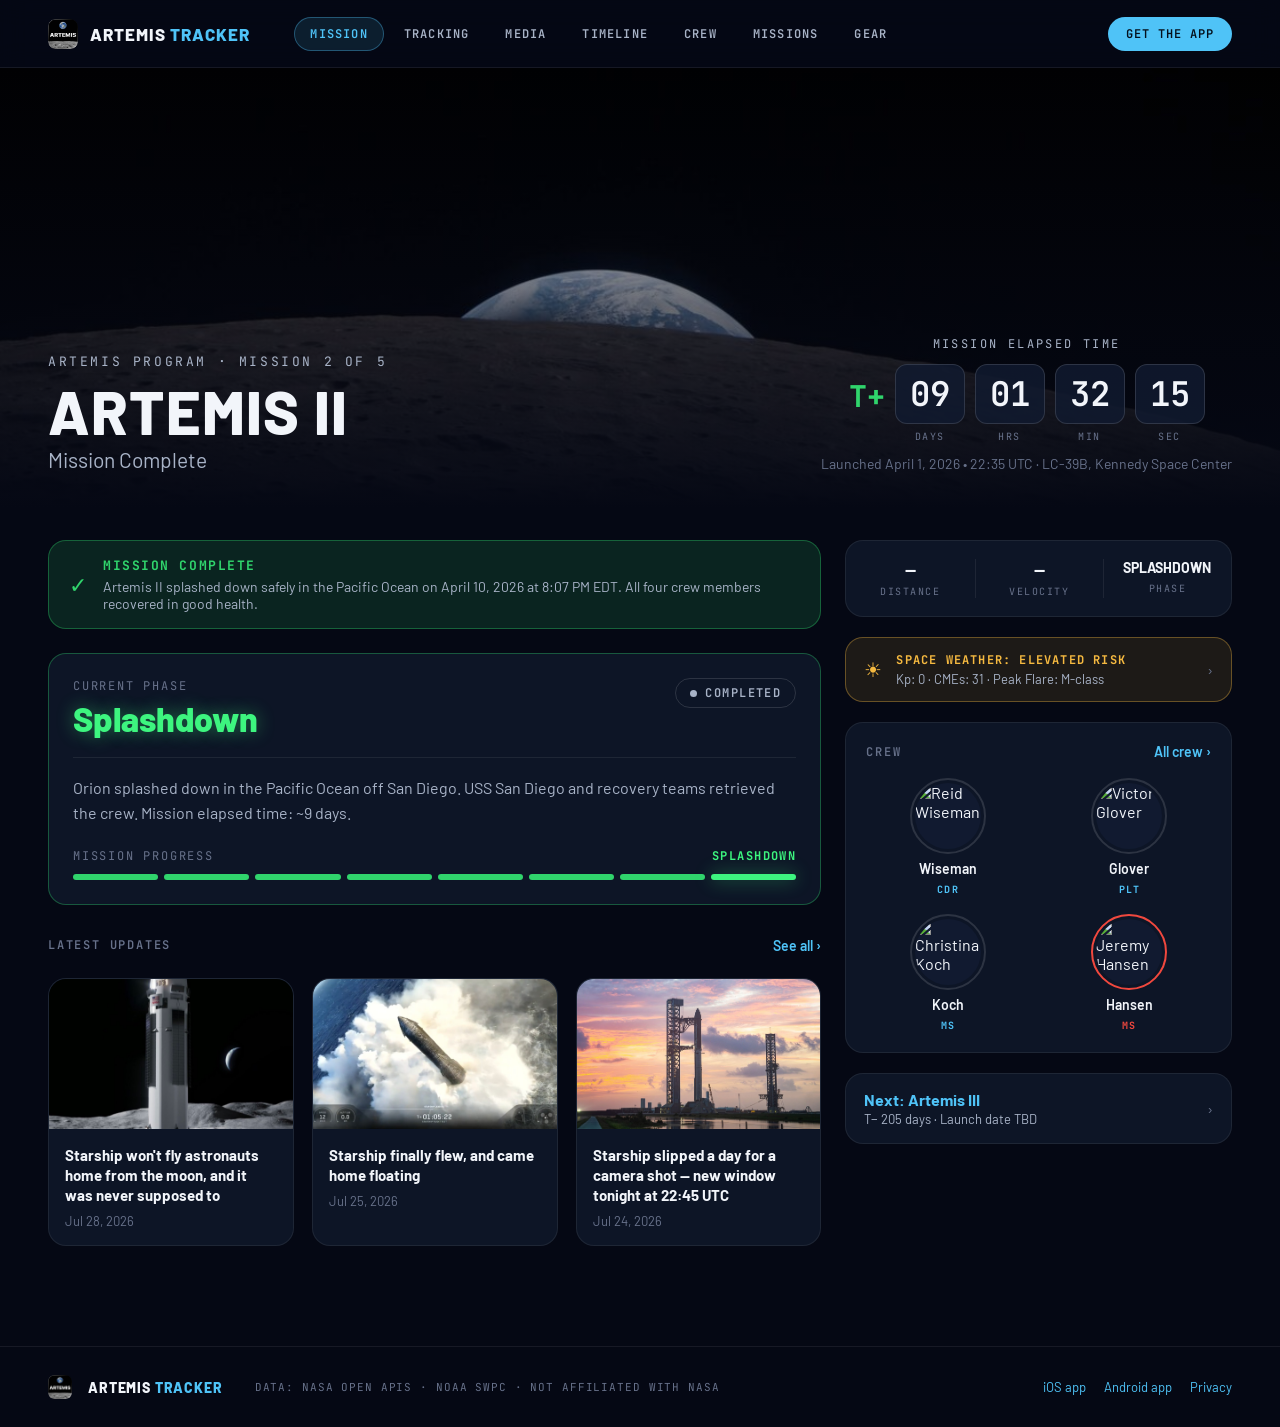
==== commit 77533a48: "Instrument the funnel: analytics, source tags, and the frozen CSV Three gaps that made 'did the Thre" ====
--- a/index.html
+++ b/index.html
@@ -91,7 +91,7 @@
 
       <div class="section-row">
         <span class="section-label">LATEST UPDATES</span>
-        <a class="more" data-tab="media" href="#media">See all ›</a>
+        <a class="more" data-tab="media" data-scroll="news-section" href="#media">See all ›</a>
       </div>
       <div class="news-grid" id="news-home"></div>
     </div>
@@ -204,7 +204,7 @@
       <div class="card media-card"><img loading="lazy" src="updates/images/a2_glover_window.jpg" alt="Victor Glover at Orion's window"><div class="cap">Glover at the window <span class="dt">· Apr 7, 2026</span></div></div>
       <div class="card media-card"><img loading="lazy" src="updates/images/a2_eclipse.jpg" alt="Eclipse seen from Orion"><div class="cap">Earth eclipses the Sun <span class="dt">· Apr 8, 2026</span></div></div>
     </div>
-    <div class="section-row"><span class="section-label">LATEST UPDATES</span></div>
+    <div class="section-row" id="news-section"><span class="section-label">LATEST UPDATES</span></div>
     <div class="news-grid" id="news-all"></div>
   </div>
 </main>
@@ -416,5 +416,20 @@
 </footer>
 
 <script src="web/site.js"></script>
+
+<!-- Cloudflare Web Analytics. Cookie-less, so no consent banner is needed.
+     Paste the site token from Cloudflare > Analytics & Logs > Web Analytics
+     in place of PASTE_CF_TOKEN_HERE. Until then the beacon does not load. -->
+<script>
+(function () {
+  var token = "PASTE_CF_TOKEN_HERE";
+  if (!/^[0-9a-f]{32}$/.test(token)) return;
+  var s = document.createElement("script");
+  s.defer = true;
+  s.src = "https://static.cloudflareinsights.com/beacon.min.js";
+  s.setAttribute("data-cf-beacon", JSON.stringify({ token: token }));
+  document.head.appendChild(s);
+})();
+</script>
 </body>
 </html>
--- a/web/site.css
+++ b/web/site.css
@@ -390,6 +390,26 @@
 .article-body img { border-radius: var(--r-tile); border: 1px solid var(--border-1); margin: 8px 0 18px; }
 .article-body hr { border: none; border-top: 1px solid var(--border-1); margin: 26px 0; }
 .article-body blockquote { margin: 0 0 18px; padding: 12px 18px; border-left: 3px solid var(--cyan-border); background: var(--surface-1); border-radius: 0 var(--r-tile) var(--r-tile) 0; color: var(--fg-2); }
+/* Premium paywall on /u/ pages */
+.paywall { position: relative; margin-top: -90px; }
+.paywall-fade { height: 120px; background: linear-gradient(180deg, rgba(5,8,20,0) 0%, var(--bg-0) 90%); }
+.paywall-card {
+  background: var(--surface-1); border: 1px solid var(--amber-border); border-radius: var(--r-card);
+  padding: 28px; text-align: center;
+}
+.paywall-kicker { font-family: var(--font-mono); font-weight: 700; font-size: 12px; letter-spacing: 0.2em; color: var(--amber); }
+.paywall-card h2 { font-weight: 800; font-size: 24px; margin: 10px 0 8px; }
+.paywall-card p { font-size: 15px; line-height: 1.5; color: var(--fg-2); margin: 0 0 18px; }
+.paywall-btns { display: flex; gap: 12px; justify-content: center; flex-wrap: wrap; margin-bottom: 14px; }
+.paywall-note { font-size: 13px !important; color: var(--fg-3) !important; margin-bottom: 0 !important; }
+
+.plus-badge {
+  position: absolute; top: 10px; left: 10px; z-index: 1;
+  font-family: var(--font-mono); font-weight: 700; font-size: 10px; letter-spacing: 0.12em;
+  color: var(--amber); border: 1px solid var(--amber-border); background: rgba(5,8,20,0.7);
+  border-radius: 999px; padding: 4px 10px;
+}
+
 .notfound { text-align: center; padding: 100px 20px; }
 .notfound .code { font-family: var(--font-mono); font-size: 13px; letter-spacing: 0.2em; color: var(--fg-3); }
 .notfound h1 { font-weight: 800; font-size: 40px; margin: 12px 0; }
